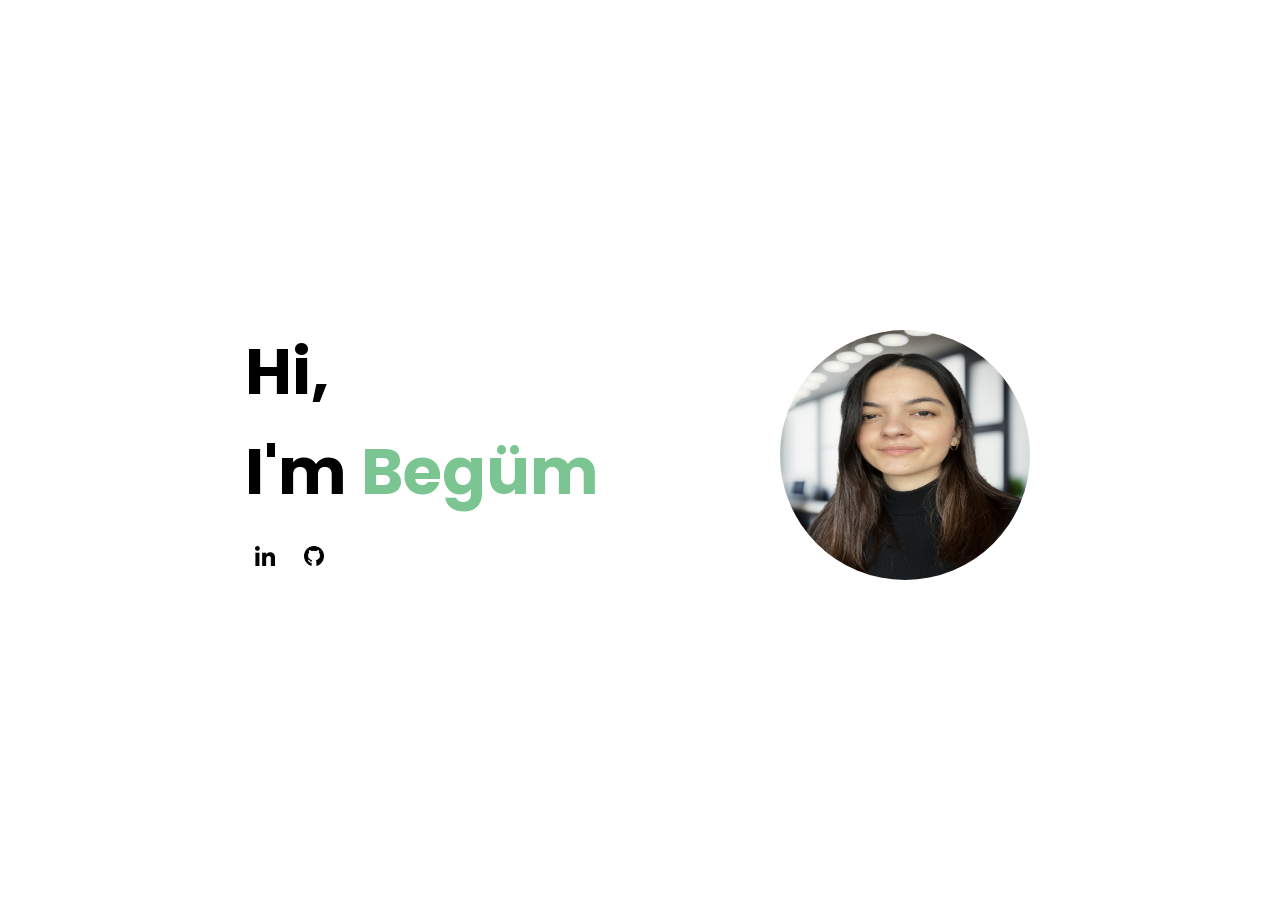
==== index.html @ 9270a704 "Update pp img source in index.html" ====
<!DOCTYPE html>
<html lang="en">
<head>
    <meta charset="UTF-8">
    <meta name="viewport" content="width=device-width, initial-scale=1.0">
    <link rel="stylesheet" href="styles.css">
    <title>Begüm Arıcı</title>
    
</head>
<body>

    <div class="content">
        <h1>Hi,</h1>
        <h1>I'm <span class="highlight">Begüm</span></h1>
        <div class="social">
            <a class="social-link linkedin" href="https://www.linkedin.com/in/begumarici/" target="_blank"><img class="social-icon" src="/images/linkedin.png" alt="LinkedIn"></a>
            <a class="social-link github" href="https://github.com/begumarici" target="_blank"><img class="social-icon" src="/images/github.png" alt="Github"></a>
            
        </div>
    </div>

    <img id="profile-photo" src="/images/2.jpeg" alt="Begüm's Photo">

    <script>
       
        document.body.onload = function() {
            document.body.classList.add("loaded");
        };
    </script>
</body>
</html>
---- styles.css ----
@import url('https://fonts.googleapis.com/css2?family=Poppins:wght@600&display=swap');

        body {
            background-color: #ffffff;
            margin: 0;
            display: flex;
            align-items: center;
            justify-content: space-between;
            height: 100vh;
            font-family: Arial, sans-serif;
        }

        .content {
            text-align: left;
            display: flex;
            flex-direction: column;
            align-items: flex-start;
            margin-left: 20px;
            margin-right: 20px;
            opacity: 0;
            transform: translateY(-50px);
            transition: opacity 1s cubic-bezier(0.4, 0, 1, 1), transform 0.7s cubic-bezier(0.4, 0, 1, 1);
        }

        h1 {
            font-size: 4em;
            font-family: 'Poppins', sans-serif;
            font: bolder;
            color: #000;
            margin-bottom: 5px;
            margin-top: 0;
            margin-left: 225px;
        }

        .highlight {
            color: #7ac592;
        }

        #profile-photo {
            width: 250px;
            height: 250px;
            border-radius: 50%;
            margin-top: 10px;
            margin-left: 10px;
            margin-right: 250px;
            opacity: 0;
            transform: translateY(-50px);
            transition: opacity 1s cubic-bezier(0.4, 0, 1, 1), transform 0.7s cubic-bezier(0.4, 0, 1, 1);
        }

        .social {
            margin-top: 20px;
            margin-bottom: 5px;
            margin-left: 225px;
        }

        .social a {
            display: inline-block;
            margin: 0 10px;
            text-decoration: none;
            color: #333;
            font-size: 1.5em;
            opacity: 0;
            transform: translateY(-50px);
            transition: opacity 1s cubic-bezier(0.4, 0, 1, 1), transform 0.7s cubic-bezier(0.4, 0, 1, 1);
        }

        .social img {
            width: 20px;
            margin-right: 5px;
            opacity: 0;
            transform: translateY(-50px);
            transition: opacity 1s cubic-bezier(0.4, 0, 1, 1), transform 0.7s cubic-bezier(0.4, 0, 1, 1);
        }

        .linkedin a {
          
            color: #0077b5; 
            opacity: 0;
            transform: translateY(-50px);
            transition: opacity 1.5s cubic-bezier(0.4, 0, 1, 1), transform 0.7s cubic-bezier(0.4, 0, 1, 1);
        }

        .github a {
           
            color: #333;
            opacity: 0;
            transform: translateY(-50px);
            transition: opacity 3s cubic-bezier(0.4, 0, 1, 1), transform 1.5s cubic-bezier(0.4, 0, 1, 1);
        }

        body.loaded .content, body.loaded #profile-photo, body.loaded .social a, body.loaded .social img, body.loaded .linkedin a, body.loaded .github a{
            opacity: 1;
            transform: translateY(0);
        }
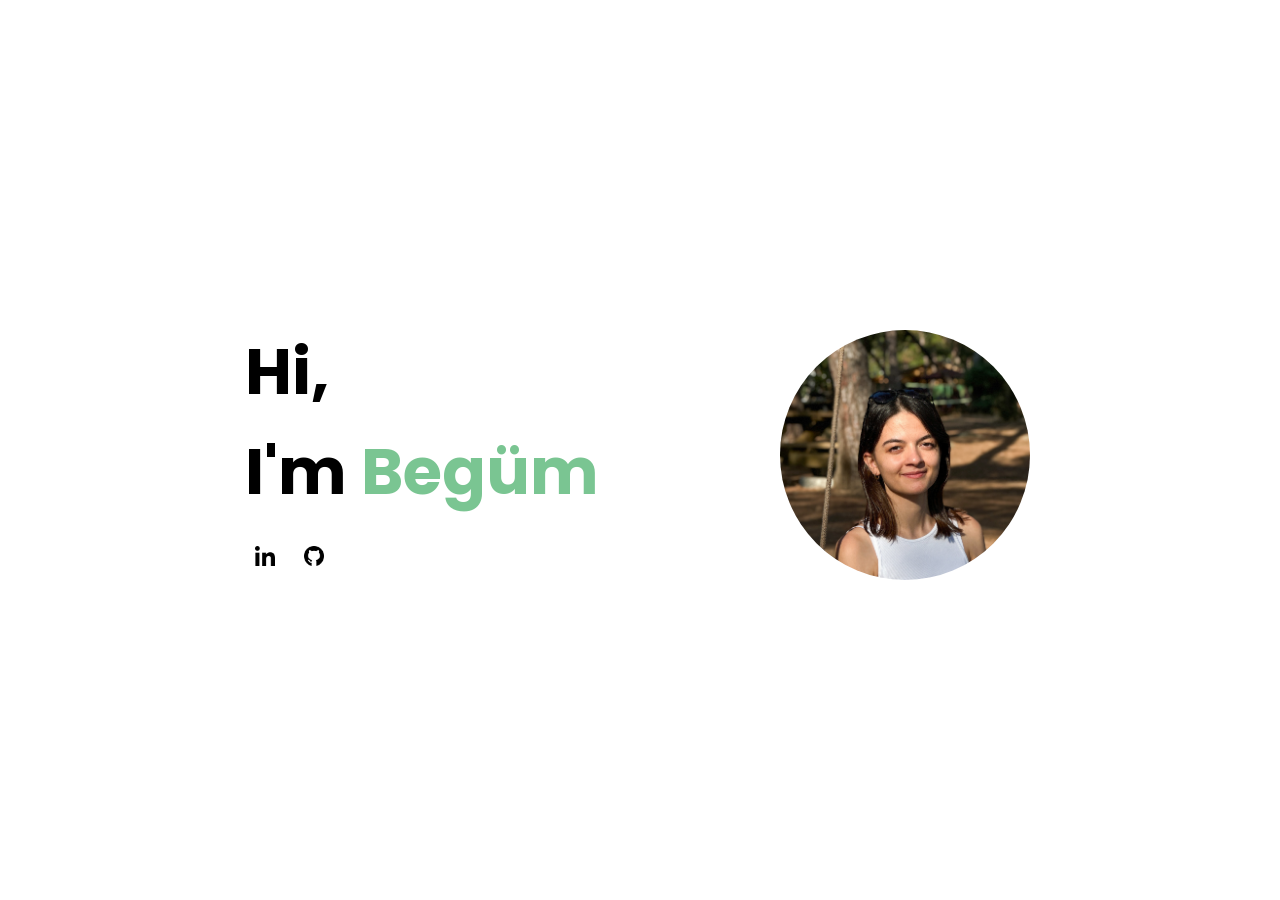
==== commit c33c5580: "Update pp img source index.html" ====
--- a/index.html
+++ b/index.html
@@ -19,7 +19,7 @@
         </div>
     </div>
 
-    <img id="profile-photo" src="/images/2.jpeg" alt="Begüm's Photo">
+    <img id="profile-photo" src="/images/IMG_3872.JPG" alt="Begüm's Photo">
 
     <script>
        
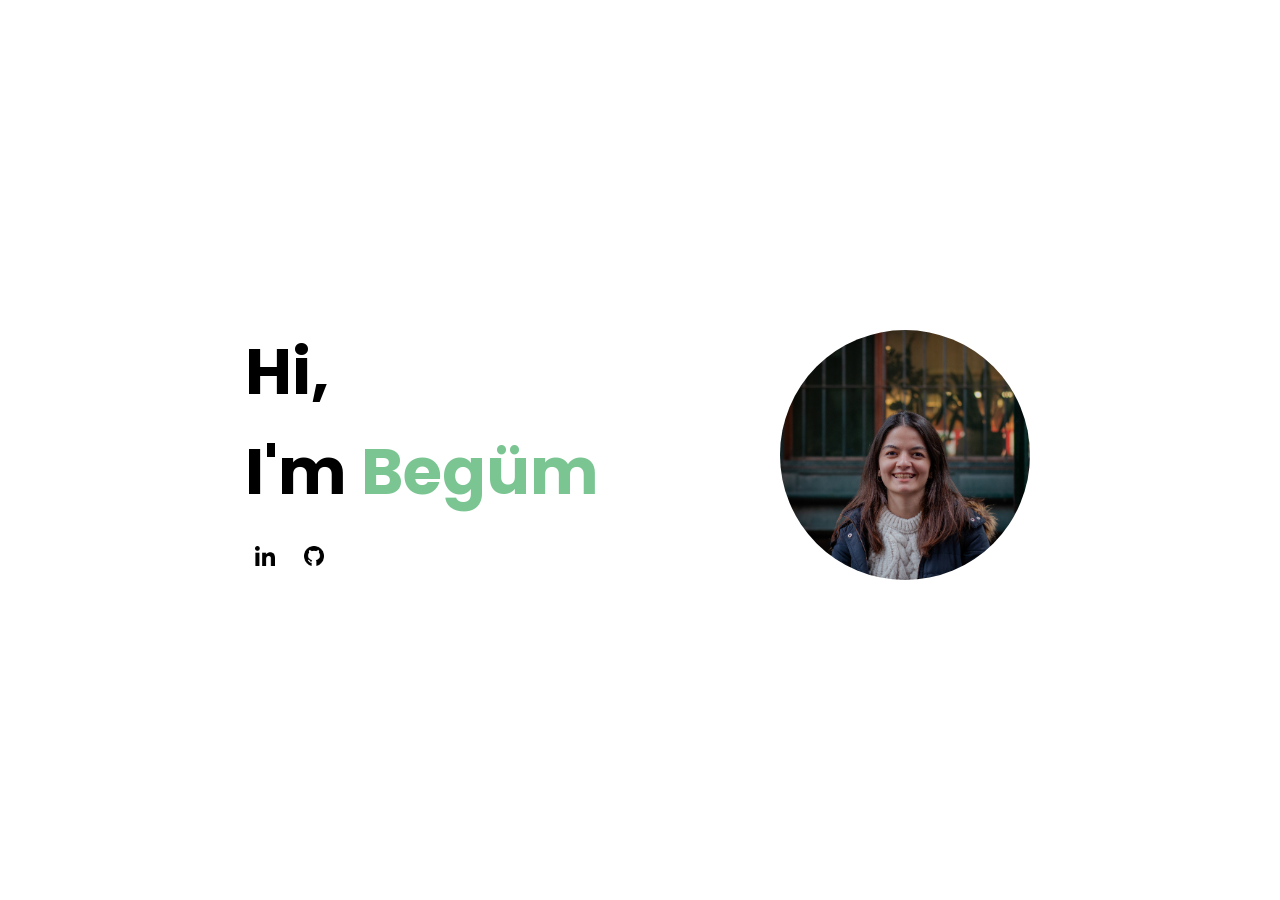
==== commit 87dc08e8: "updated profil photo" ====
--- a/index.html
+++ b/index.html
@@ -19,7 +19,7 @@
         </div>
     </div>
 
-    <img id="profile-photo" src="/images/IMG_3872.JPG" alt="Begüm's Photo">
+    <img id="profile-photo" src="/images/img2.jpg" alt="Begüm's Photo">
 
     <script>
        
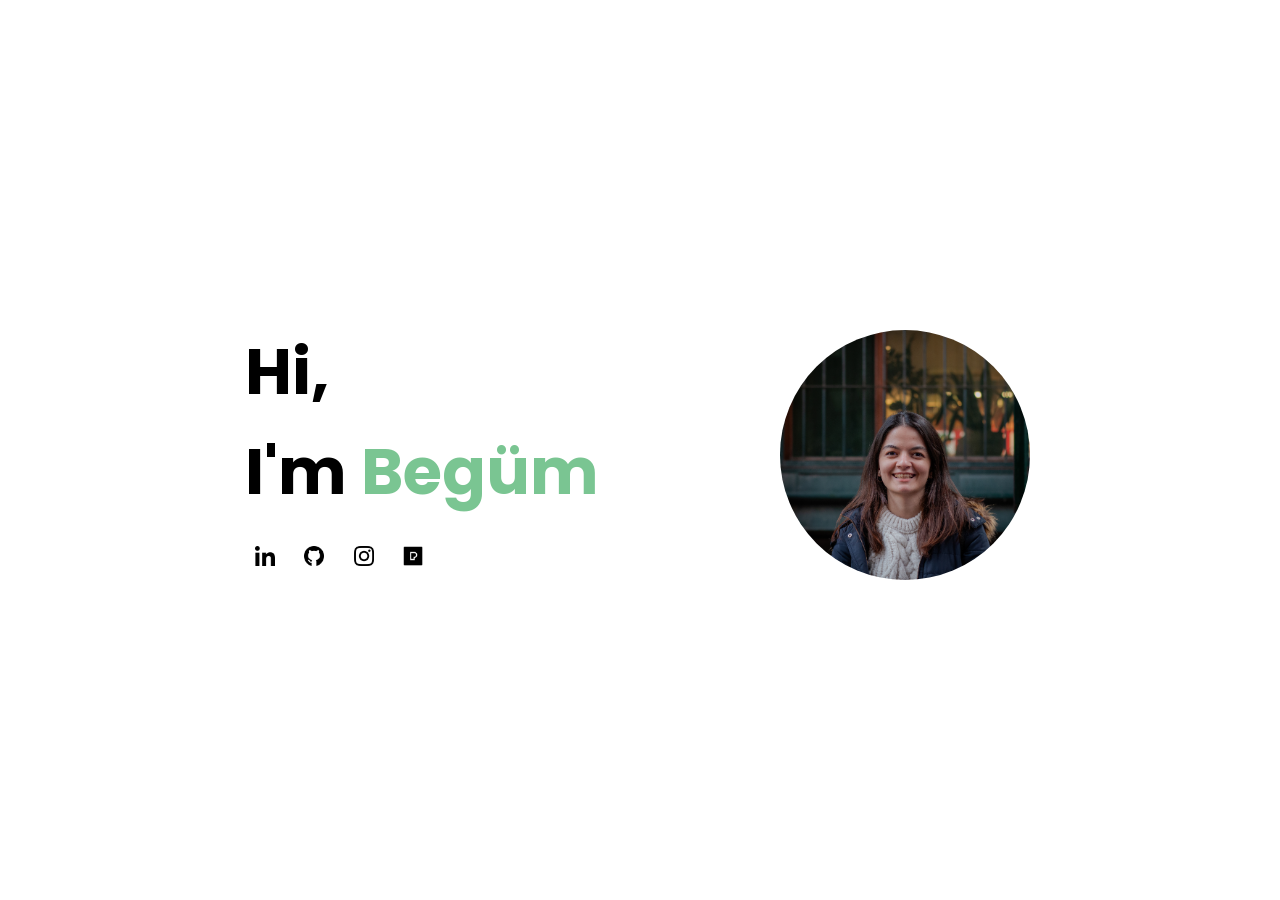
==== commit ce8b39ac: "added instagram and pexels links" ====
--- a/index.html
+++ b/index.html
@@ -15,7 +15,8 @@
         <div class="social">
             <a class="social-link linkedin" href="https://www.linkedin.com/in/begumarici/" target="_blank"><img class="social-icon" src="/images/linkedin.png" alt="LinkedIn"></a>
             <a class="social-link github" href="https://github.com/begumarici" target="_blank"><img class="social-icon" src="/images/github.png" alt="Github"></a>
-            
+            <a class="social-link instagram" href="https://www.instagram.com/begumarici/" target="_blank"><img class="social-icon" src="/images/instagram.png" alt ="Instagram"></a>
+            <a class="social-link pexels" href="https://www.pexels.com/@begum" target="_blank"><img class="social-icon" src="/images/pexels.png" alt ="Pexels"></a>
         </div>
     </div>
 
--- a/styles.css
+++ b/styles.css
@@ -90,6 +90,20 @@
             transition: opacity 3s cubic-bezier(0.4, 0, 1, 1), transform 1.5s cubic-bezier(0.4, 0, 1, 1);
         }
 
+        .instagram a {
+            color: #333;
+            opacity: 0;
+            transform: translateY(-50px);
+            transition: opacity 3s cubic-bezier(0.4, 0, 1, 1), transform 1.5s cubic-bezier(0.4, 0, 1, 1);
+        }
+
+        .pexels a {
+            color: #333;
+            opacity: 0;
+            transform: translateY(-50px);
+            transition: opacity 3s cubic-bezier(0.4, 0, 1, 1), transform 1.5s cubic-bezier(0.4, 0, 1, 1);
+        }
+        
         body.loaded .content, body.loaded #profile-photo, body.loaded .social a, body.loaded .social img, body.loaded .linkedin a, body.loaded .github a{
             opacity: 1;
             transform: translateY(0);
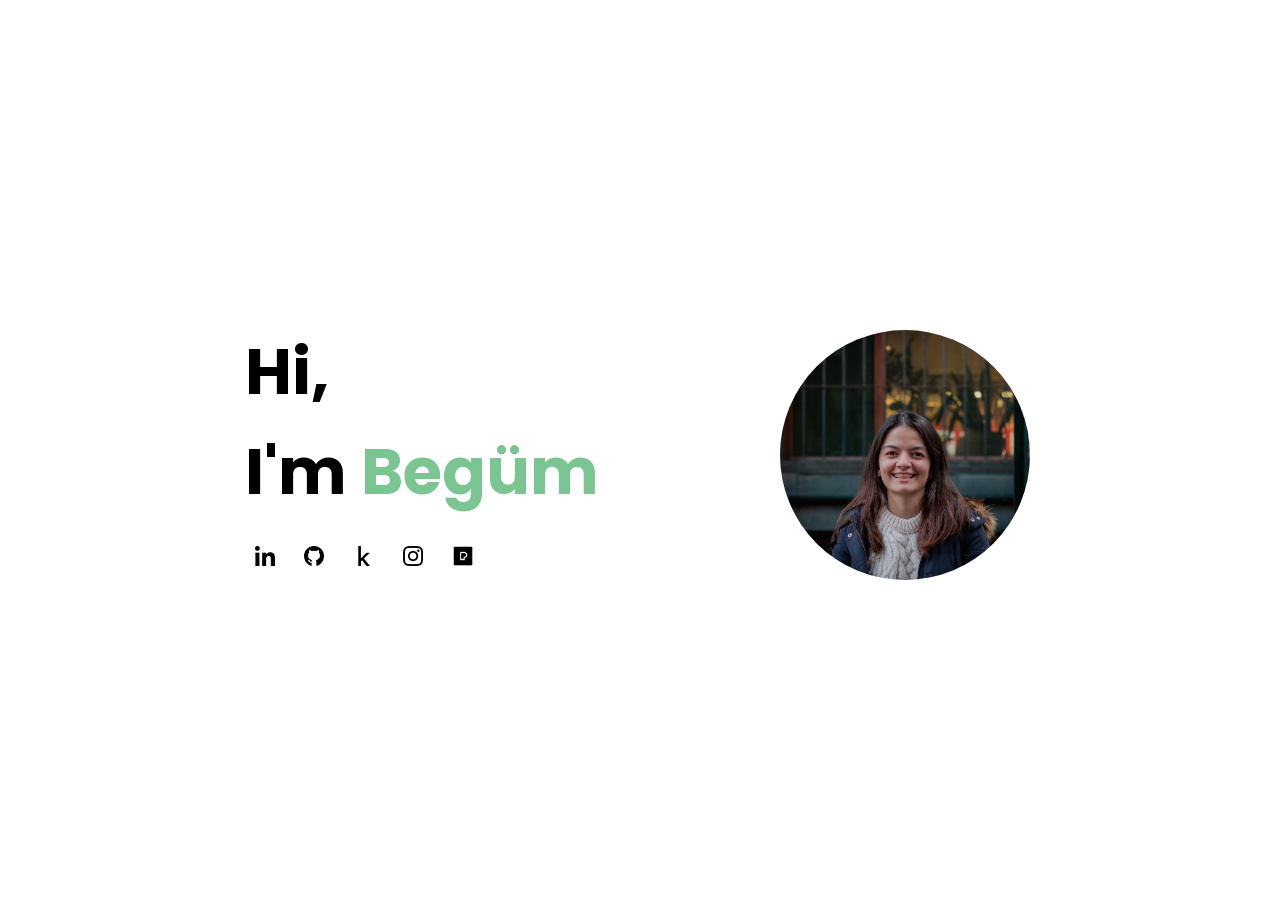
==== commit 3b6627c7: "added kaggle account" ====
--- a/index.html
+++ b/index.html
@@ -15,6 +15,7 @@
         <div class="social">
             <a class="social-link linkedin" href="https://www.linkedin.com/in/begumarici/" target="_blank"><img class="social-icon" src="/images/linkedin.png" alt="LinkedIn"></a>
             <a class="social-link github" href="https://github.com/begumarici" target="_blank"><img class="social-icon" src="/images/github.png" alt="Github"></a>
+            <a class="social-link kaggle" href="https://www.kaggle.com/begumarici" target="blank"><img class="social-icon" src="/images/kaggle.png" alt="Kaggle"></a>
             <a class="social-link instagram" href="https://www.instagram.com/begumarici/" target="_blank"><img class="social-icon" src="/images/instagram.png" alt ="Instagram"></a>
             <a class="social-link pexels" href="https://www.pexels.com/@begum" target="_blank"><img class="social-icon" src="/images/pexels.png" alt ="Pexels"></a>
         </div>
--- a/styles.css
+++ b/styles.css
@@ -90,6 +90,14 @@
             transition: opacity 3s cubic-bezier(0.4, 0, 1, 1), transform 1.5s cubic-bezier(0.4, 0, 1, 1);
         }
 
+        .kaggle a {
+           
+            color: #333;
+            opacity: 0;
+            transform: translateY(-50px);
+            transition: opacity 3s cubic-bezier(0.4, 0, 1, 1), transform 1.5s cubic-bezier(0.4, 0, 1, 1);
+        }
+
         .instagram a {
             color: #333;
             opacity: 0;
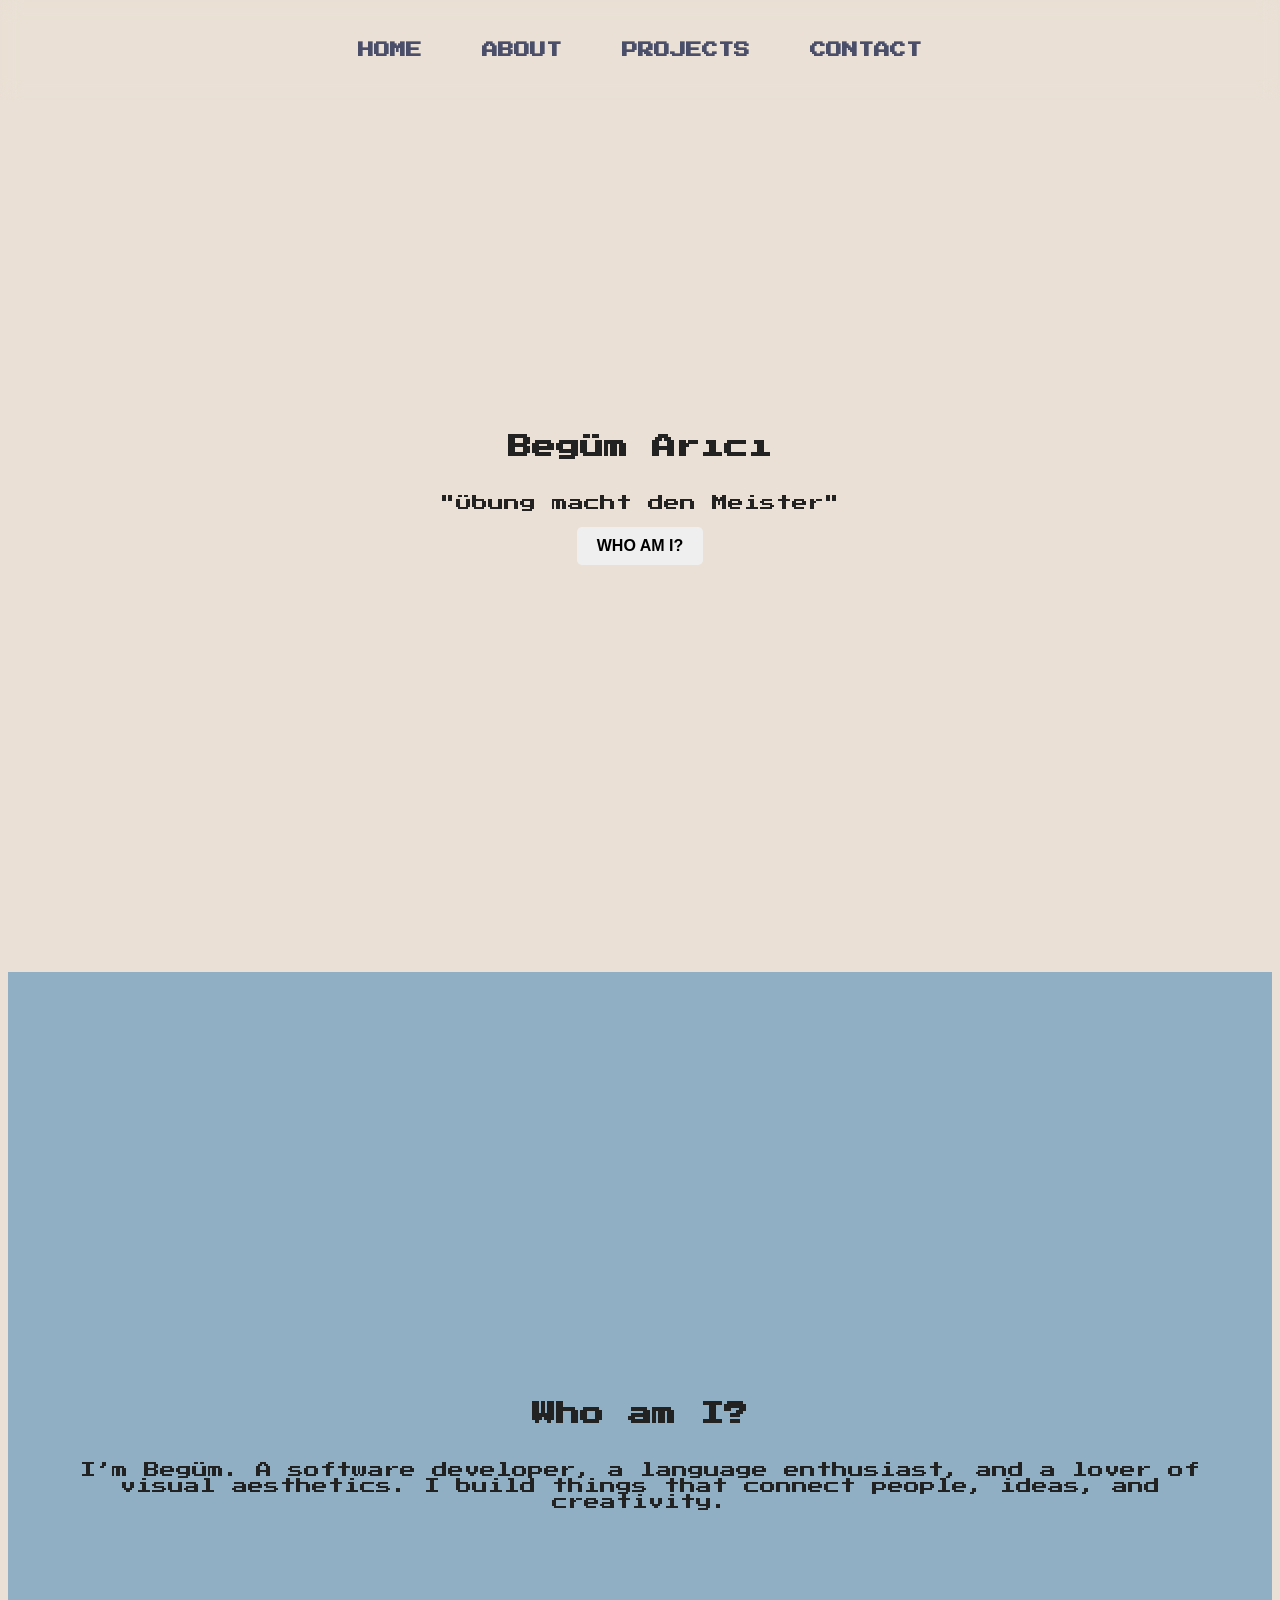
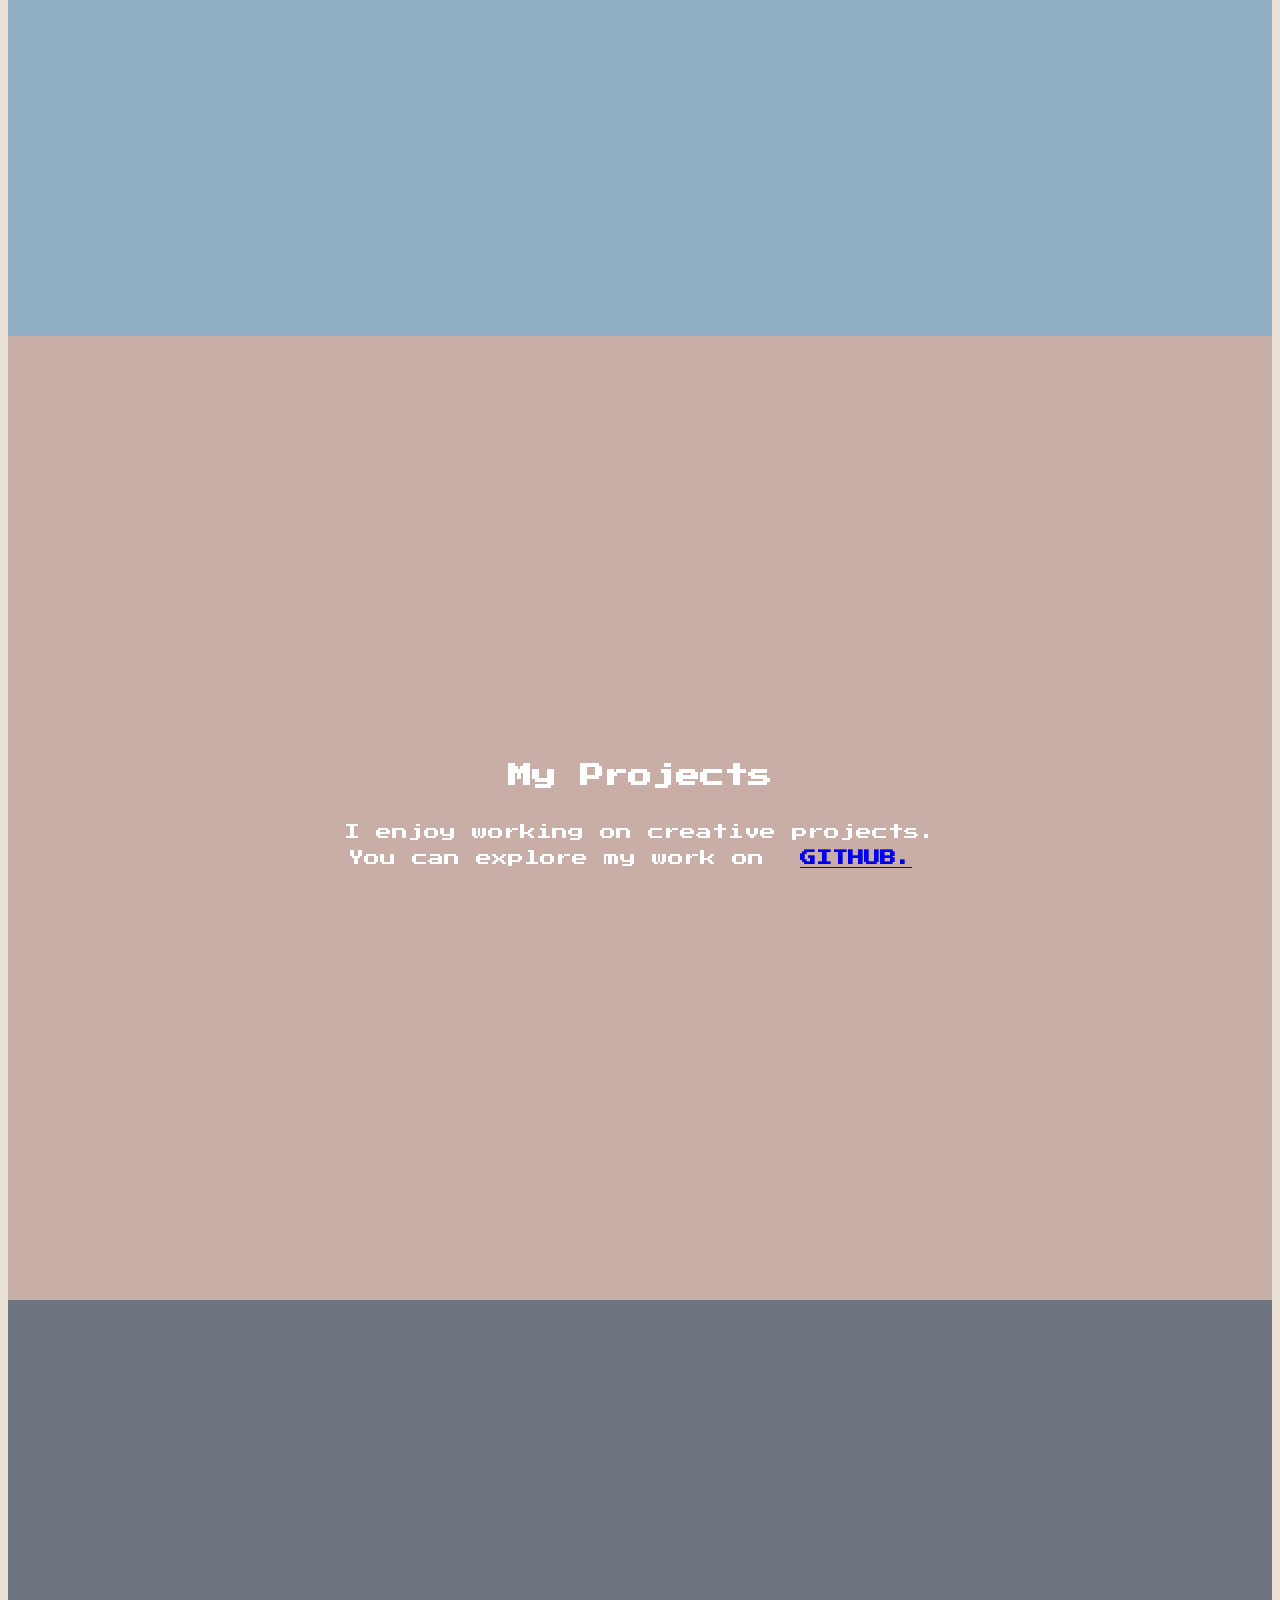
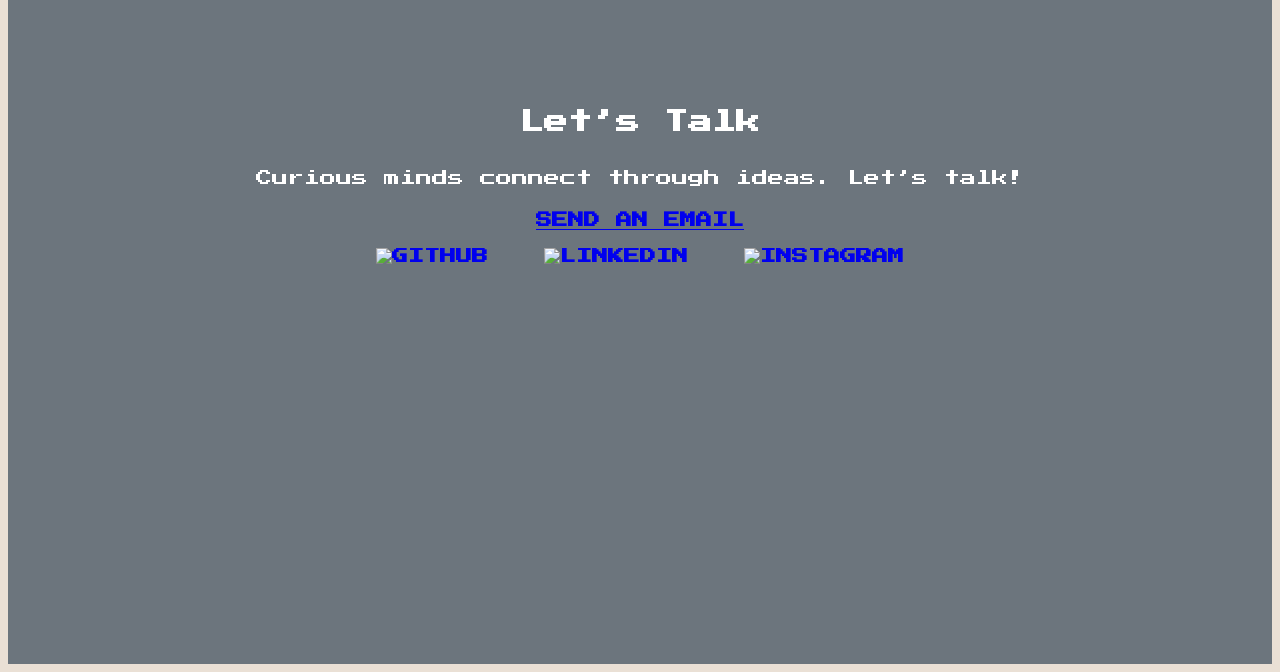
==== commit 6e7a680b: "updated project structure" ====
--- a/index.html
+++ b/index.html
@@ -3,31 +3,92 @@
 <head>
     <meta charset="UTF-8">
     <meta name="viewport" content="width=device-width, initial-scale=1.0">
-    <link rel="stylesheet" href="styles.css">
-    <title>Begüm Arıcı</title>
+    <title>Begüm | Creative Space</title>
     
+    <link href="https://fonts.googleapis.com/css2?family=Press+Start+2P&display=swap" rel="stylesheet">
+
+    <script src="https://cdn.tailwindcss.com"></script>
+    <link rel="stylesheet" href="css/styles.css">
 </head>
-<body>
+<body class="text-black">
 
-    <div class="content">
-        <h1>Hi,</h1>
-        <h1>I'm <span class="highlight">Begüm</span></h1>
-        <div class="social">
-            <a class="social-link linkedin" href="https://www.linkedin.com/in/begumarici/" target="_blank"><img class="social-icon" src="/images/linkedin.png" alt="LinkedIn"></a>
-            <a class="social-link github" href="https://github.com/begumarici" target="_blank"><img class="social-icon" src="/images/github.png" alt="Github"></a>
-            <a class="social-link kaggle" href="https://www.kaggle.com/begumarici" target="blank"><img class="social-icon" src="/images/kaggle.png" alt="Kaggle"></a>
-            <a class="social-link instagram" href="https://www.instagram.com/begumarici/" target="_blank"><img class="social-icon" src="/images/instagram.png" alt ="Instagram"></a>
-            <a class="social-link pexels" href="https://www.pexels.com/@begum" target="_blank"><img class="social-icon" src="/images/pexels.png" alt ="Pexels"></a>
-        </div>
+    <!-- Navbar -->
+    <nav class="fixed top-0 left-0 w-full bg-transparent backdrop-blur-md text-black py-4 flex justify-center z-50">
+        <ul class="flex space-x-8 text-lg">
+            <li><a href="#" onclick="smoothScroll('home')" class="hover:underline">Home</a></li>
+            <li><a href="#" onclick="smoothScroll('about')" class="hover:underline">About</a></li>
+            <li><a href="#" onclick="smoothScroll('projects')" class="hover:underline">Projects</a></li>
+            <li><a href="#" onclick="smoothScroll('contact')" class="hover:underline">Contact</a></li>
+        </ul>
+    </nav>
+
+    <!-- Home -->
+    <section id="home" class="min-h-screen flex flex-col items-center justify-center text-center">
+        <h1 class="text-6xl font-bold text-[#4A4E69] fade-in">Begüm Arıcı</h1>
+        <p class="mt-4 text-xl text-[#9A8C98] italic fade-in delay-1">
+            "Übung macht den Meister"
+        </p>
+        <button onclick="smoothScroll('about')" 
+            class="mt-6 px-8 py-3 bg-[#9A8C98] text-white rounded-full shadow-lg hover:bg-[#6C757D] transition fade-in delay-2">
+            Who am I?
+        </button>
+    </section>
+
+    <!-- About -->
+    <section id="about" class="min-h-screen flex flex-col items-center justify-center text-center">
+        <h2 class="text-5xl text-[#4A4E69] fade-in">Who am I?</h2>
+        <p class="mt-4 text-lg text-gray-700 max-w-2xl mx-auto fade-in delay-1">
+            I’m Begüm. A software developer, a language enthusiast, and a lover of visual aesthetics.  
+            I build things that connect people, ideas, and creativity. 
+        </p>
+    </section>
+
+    <!-- Projects -->
+    <section id="projects" class="min-h-screen flex flex-col items-center justify-center text-center">
+        <h2 class="text-5xl text-white fade-in">My Projects</h2>
+        <p class="mt-4 text-lg text-[#4A4E69] ">
+            I enjoy working on creative projects. <br>
+            You can explore my work on 
+            <a href="https://github.com/begumarici" target="_blank" class="text-[#2C2C54] hover:text-[#6C757D] hover:underline transition">
+                GitHub.
+            </a>
+            
+        </p>        
+    </section>
+
+<!-- Contact -->
+<section id="contact" class="min-h-screen flex flex-col items-center justify-center text-center">
+    <h2 class="text-5xl text-white fade-in">Let’s Talk</h2>
+    <p class="mt-4 text-lg text-gray-300 fade-in delay-1">
+        Curious minds connect through ideas. Let’s talk!
+    </p>
+
+    <!-- Email -->
+    <a href="mailto:aricibegum@gmail.com" 
+       class="mt-6 px-8 py-3 bg-[#EAE0D5] text-black rounded-full shadow-lg hover:bg-white transition fade-in delay-2">
+        Send an Email
+    </a>
+
+    <!-- Social Media Links -->
+    <div class="mt-6 flex space-x-6">
+        <!-- GitHub -->
+        <a href="https://github.com/begumarici" target="_blank" class="hover:opacity-80 transition">
+            <img src="https://cdn-icons-png.flaticon.com/512/25/25231.png" alt="GitHub" class="w-10 h-10">
+        </a>
+
+        <!-- LinkedIn -->
+        <a href="https://www.linkedin.com/in/begumarici" target="_blank" class="hover:opacity-80 transition">
+            <img src="https://cdn-icons-png.flaticon.com/512/61/61109.png" alt="LinkedIn" class="w-10 h-10">
+        </a>
+
+        <!-- Instagram -->
+        <a href="https://www.instagram.com/begumarici" target="_blank" class="hover:opacity-80 transition">
+            <img src="https://cdn-icons-png.flaticon.com/512/87/87390.png" alt="Instagram" class="w-10 h-10">
+        </a>
     </div>
+</section>
 
-    <img id="profile-photo" src="/images/img2.jpg" alt="Begüm's Photo">
+    <script src="js/script.js"></script>
 
-    <script>
-       
-        document.body.onload = function() {
-            document.body.classList.add("loaded");
-        };
-    </script>
 </body>
 </html>
--- a/css/styles.css
+++ b/css/styles.css
@@ -0,0 +1,129 @@
+@import url('https://fonts.googleapis.com/css2?family=Press+Start+2P&display=swap');
+
+body {
+    font-family: 'Press Start 2P', cursive;
+    background-color: #EAE0D5;
+    color: #222;
+    text-align: center;
+}
+
+/* Navbar */
+nav {
+    position: fixed;
+    top: 0;
+    left: 0;
+    width: 100%;
+    background: transparent;
+    backdrop-filter: blur(10px);
+    padding: 1rem 0;
+    transition: all 0.3s ease-in-out;
+    z-index: 1000;
+}
+
+nav ul {
+    display: flex;
+    justify-content: center;
+    list-style: none;
+    padding: 0;
+    gap: 20px;
+}
+
+nav ul li a {
+    text-decoration: none;
+    color: #4A4E69;
+    font-weight: bold;
+    transition: color 0.3s ease-in-out;
+}
+
+nav ul li a:hover {
+    color: #222;
+}
+
+/* Buttons */
+button, a {
+    display: inline-block;
+    padding: 10px 20px;
+    font-size: 16px;
+    font-weight: bold;
+    text-transform: uppercase;
+    border-radius: 5px;
+    border: none;
+    cursor: pointer;
+    transition: transform 0.3s ease-in-out;
+}
+
+button:hover, a:hover {
+    transform: scale(1.05);
+}
+
+/* Fade-in Animation */
+.fade-in {
+    opacity: 0;
+    transform: translateY(20px);
+    animation: fadeInUp 1s ease-in-out forwards;
+}
+
+.delay-1 { animation-delay: 0.5s; }
+.delay-2 { animation-delay: 1s; }
+
+@keyframes fadeInUp {
+    from { opacity: 0; transform: translateY(20px); }
+    to { opacity: 1; transform: translateY(0); }
+}
+
+/* 80's retro */
+.shadow-80s {
+    text-shadow: 5px 5px 0px #6a0dad, 10px 10px 0px #ffbf00;
+}
+
+/* Retro frame */
+.border-80s {
+    border: 5px solid black;
+    box-shadow: 5px 5px 0px black;
+}
+
+/* Sections */
+section {
+    min-height: 100vh;
+    display: flex;
+    flex-direction: column;
+    justify-content: center;
+    align-items: center;
+    padding: 2rem;
+}
+
+/* Home */
+#home {
+    background-color: #EAE0D5;
+}
+
+/* About */
+#about {
+    background-color: #90AFC5; 
+    color: #222;
+}
+
+/* Projects */
+#projects {
+    background-color: #C9ADA7;
+    color: white;
+}
+
+/* Contact */
+#contact {
+    background-color: #6C757D;
+    color: white;
+}
+
+/* Responsive */
+@media (max-width: 768px) {
+    nav ul {
+        flex-direction: column;
+        text-align: center;
+    }
+
+    button, a {
+        font-size: 14px;
+        padding: 8px 16px;
+    }
+}
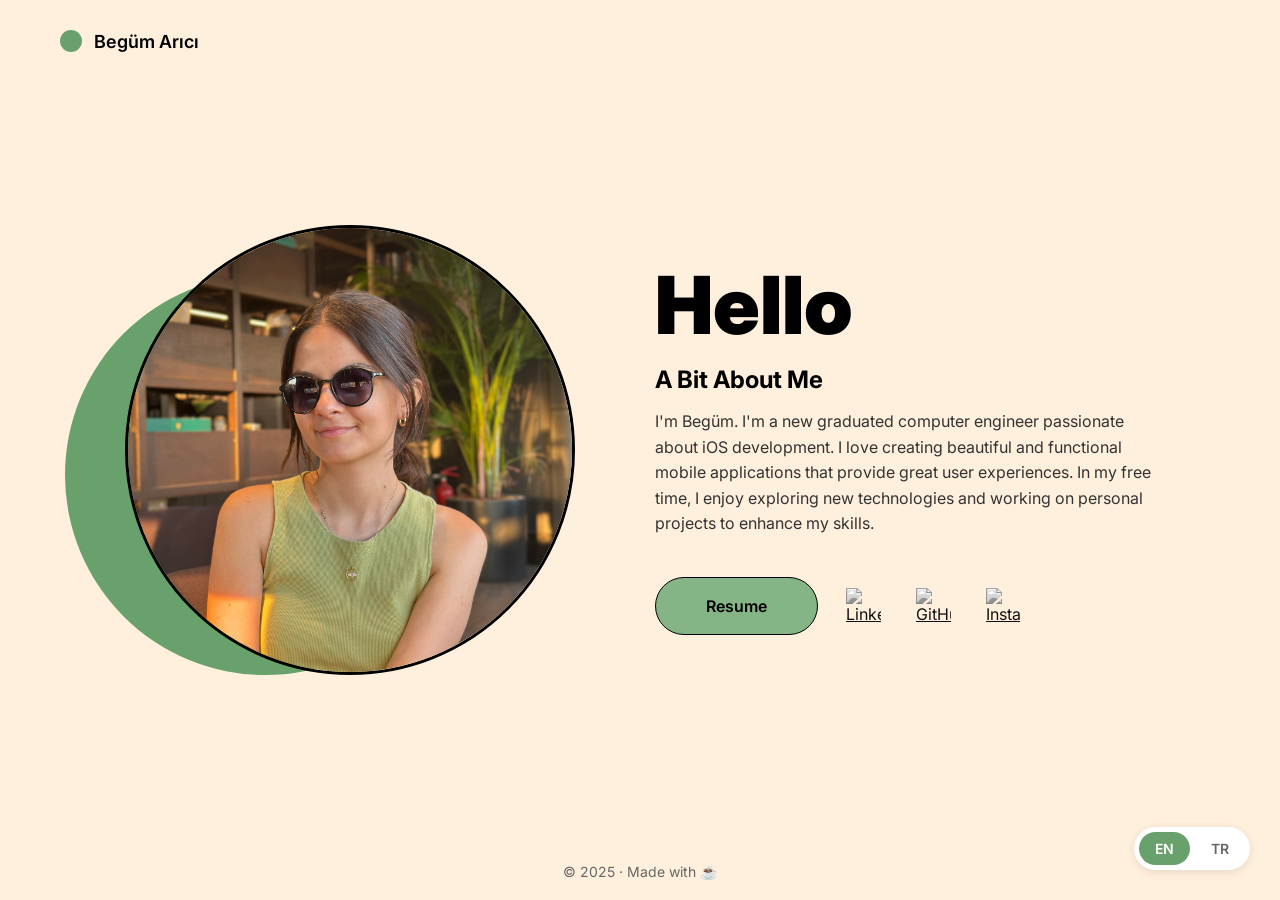
==== commit dd336471: "personal website updated" ====
--- a/index.html
+++ b/index.html
@@ -1,94 +1,63 @@
 <!DOCTYPE html>
-<html lang="en">
+<html lang="tr">
+
 <head>
     <meta charset="UTF-8">
     <meta name="viewport" content="width=device-width, initial-scale=1.0">
-    <title>Begüm | Creative Space</title>
-    
-    <link href="https://fonts.googleapis.com/css2?family=Press+Start+2P&display=swap" rel="stylesheet">
+    <title>Portfolio</title>
+    <link rel="preconnect" href="https://fonts.googleapis.com">
+    <link rel="preconnect" href="https://fonts.gstatic.com" crossorigin>
+    <link href="https://fonts.googleapis.com/css2?family=Inter:wght@400;700;900&family=Caprasimo&display=swap"
+        rel="stylesheet">
+    <link rel="stylesheet" href="/css/styles.css">
+</head>
 
-    <script src="https://cdn.tailwindcss.com"></script>
-    <link rel="stylesheet" href="css/styles.css">
-</head>
-<body class="text-black">
+<body>
+    <header>
+        <div class="logo">
+            <div class="logo-dot"></div>
+            <span>Begüm Arıcı</span>
+        </div>
+    </header>
+    <div class="container">
+        <div class="profile-wrapper">
+            <div class="decorative-circle"></div>
+            <img src="images/begum.JPG" alt="Profile" class="profile-picture">
+        </div>
 
-    <!-- Navbar -->
-    <nav class="fixed top-0 left-0 w-full bg-transparent backdrop-blur-md text-black py-4 flex justify-center z-50">
-        <ul class="flex space-x-8 text-lg">
-            <li><a href="#" onclick="smoothScroll('home')" class="hover:underline">Home</a></li>
-            <li><a href="#" onclick="smoothScroll('about')" class="hover:underline">About</a></li>
-            <li><a href="#" onclick="smoothScroll('projects')" class="hover:underline">Projects</a></li>
-            <li><a href="#" onclick="smoothScroll('contact')" class="hover:underline">Contact</a></li>
-        </ul>
-    </nav>
+        <div class="right-content">
+            <h1 class="greeting">Hello</h1>
+            <h2 class="section-title">A Bit About Me</h2>
+            <p class="description">
+                I'm Begüm. I'm a new graduated computer engineer passionate about iOS development. I love creating beautiful and
+                functional mobile applications that provide great user experiences. In my free time, I enjoy exploring
+                new technologies and working on personal projects to enhance my skills.
+            </p>
 
-    <!-- Home -->
-    <section id="home" class="min-h-screen flex flex-col items-center justify-center text-center">
-        <h1 class="text-6xl font-bold text-[#4A4E69] fade-in">Begüm Arıcı</h1>
-        <p class="mt-4 text-xl text-[#9A8C98] italic fade-in delay-1">
-            "Übung macht den Meister"
-        </p>
-        <button onclick="smoothScroll('about')" 
-            class="mt-6 px-8 py-3 bg-[#9A8C98] text-white rounded-full shadow-lg hover:bg-[#6C757D] transition fade-in delay-2">
-            Who am I?
-        </button>
-    </section>
+            <div class="buttons">
+                <a href="https://drive.google.com/file/d/1loMhmcuLIP9_qgIO8aAkrvMS6yPQ4r5-/view?usp=sharing"
+                    target="_blank" class="btn btn-resume">Resume</a>
+                <a href="https://linkedin.com/in/begumarici" target="_blank" class="social-link">
+                    <img src="https://cdn-icons-png.flaticon.com/512/174/174857.png" alt="LinkedIn">
+                </a>
+                <a href="https://github.com/begumarici" target="_blank" class="social-link">
+                    <img src="https://cdn-icons-png.flaticon.com/512/733/733553.png" alt="GitHub">
+                </a>
+                <a href="https://instagram.com/begumarici" target="_blank" class="social-link">
+                    <img src="https://cdn-icons-png.flaticon.com/512/174/174855.png" alt="Instagram">
+                </a>
+            </div>
+        </div>
+    </div>
+    <div class="lang-toggle">
+        <button class="lang-btn active" data-lang="en">EN</button>
+        <button class="lang-btn" data-lang="tr">TR</button>
+    </div>
 
-    <!-- About -->
-    <section id="about" class="min-h-screen flex flex-col items-center justify-center text-center">
-        <h2 class="text-5xl text-[#4A4E69] fade-in">Who am I?</h2>
-        <p class="mt-4 text-lg text-gray-700 max-w-2xl mx-auto fade-in delay-1">
-            I’m Begüm. A software developer, a language enthusiast, and a lover of visual aesthetics.  
-            I build things that connect people, ideas, and creativity. 
-        </p>
-    </section>
+    <footer>
+        <p>© 2025 · Made with ☕</p>
+    </footer>
+    <script src="/js/script.js"></script>
+</body>
 
-    <!-- Projects -->
-    <section id="projects" class="min-h-screen flex flex-col items-center justify-center text-center">
-        <h2 class="text-5xl text-white fade-in">My Projects</h2>
-        <p class="mt-4 text-lg text-[#4A4E69] ">
-            I enjoy working on creative projects. <br>
-            You can explore my work on 
-            <a href="https://github.com/begumarici" target="_blank" class="text-[#2C2C54] hover:text-[#6C757D] hover:underline transition">
-                GitHub.
-            </a>
-            
-        </p>        
-    </section>
-
-<!-- Contact -->
-<section id="contact" class="min-h-screen flex flex-col items-center justify-center text-center">
-    <h2 class="text-5xl text-white fade-in">Let’s Talk</h2>
-    <p class="mt-4 text-lg text-gray-300 fade-in delay-1">
-        Curious minds connect through ideas. Let’s talk!
-    </p>
-
-    <!-- Email -->
-    <a href="mailto:aricibegum@gmail.com" 
-       class="mt-6 px-8 py-3 bg-[#EAE0D5] text-black rounded-full shadow-lg hover:bg-white transition fade-in delay-2">
-        Send an Email
-    </a>
-
-    <!-- Social Media Links -->
-    <div class="mt-6 flex space-x-6">
-        <!-- GitHub -->
-        <a href="https://github.com/begumarici" target="_blank" class="hover:opacity-80 transition">
-            <img src="https://cdn-icons-png.flaticon.com/512/25/25231.png" alt="GitHub" class="w-10 h-10">
-        </a>
-
-        <!-- LinkedIn -->
-        <a href="https://www.linkedin.com/in/begumarici" target="_blank" class="hover:opacity-80 transition">
-            <img src="https://cdn-icons-png.flaticon.com/512/61/61109.png" alt="LinkedIn" class="w-10 h-10">
-        </a>
-
-        <!-- Instagram -->
-        <a href="https://www.instagram.com/begumarici" target="_blank" class="hover:opacity-80 transition">
-            <img src="https://cdn-icons-png.flaticon.com/512/87/87390.png" alt="Instagram" class="w-10 h-10">
-        </a>
-    </div>
-</section>
-
-    <script src="js/script.js"></script>
-
-</body>
-</html>
+</html>
--- a/css/styles.css
+++ b/css/styles.css
@@ -1,129 +1,300 @@
-@import url('https://fonts.googleapis.com/css2?family=Press+Start+2P&display=swap');
+* {
+    margin: 0;
+    padding: 0;
+    box-sizing: border-box;
+}
 
 body {
-    font-family: 'Press Start 2P', cursive;
-    background-color: #EAE0D5;
-    color: #222;
-    text-align: center;
-}
-
-/* Navbar */
-nav {
+    font-family: 'Inter', Arial, sans-serif;
+    background-color: #FFF0DD;
+    display: flex;
+    align-items: center;
+    justify-content: center;
+    min-height: 100vh;
+}
+
+.container {
+    display: flex;
+    align-items: center;
+    gap: 80px;
+    max-width: 1200px;
+    padding: 40px;
+}
+
+.profile-wrapper {
+    position: relative;
+    width: 450px;
+    height: 450px;
+    flex-shrink: 0;
+}
+
+.profile-picture {
+    width: 100%;
+    height: 100%;
+    border: 3px solid #000;
+    border-radius: 50%;
+    object-fit: cover;
+    position: relative;
+    z-index: 2;
+}
+
+.decorative-circle {
+    position: absolute;
+    width: 400px;
+    height: 400px;
+    background: #69a16c;
+    border-radius: 50%;
+    top: 50px;
+    left: -60px;
+    z-index: 1;
+}
+
+
+.right-content {
+    max-width: 500px;
+}
+
+.greeting {
+    font-size: 80px;
+    font-weight: 900;
+    margin-bottom: 20px;
+    line-height: 1;
+}
+
+.section-title {
+    font-size: 24px;
+    font-weight: 700;
+    margin-bottom: 15px;
+}
+
+.description {
+    font-size: 16px;
+    line-height: 1.6;
+    color: #333;
+    margin-bottom: 40px;
+}
+
+.buttons {
+    display: flex;
+    gap: 20px;
+    align-items: center;
+}
+
+.btn {
+    width: auto;
+    height: auto;
+    padding: 18px 50px;
+    border-radius: 50px;
+    border: 1px solid #000;
+    font-size: 16px;
+    font-weight: 600;
+    text-decoration: none;
+    color: #000;
+    display: flex;
+}
+
+.btn-resume {
+    background-color: #85b486;
+}
+
+.btn:hover {
+    transform: scale(1.05);
+
+}
+
+.social-link {
+    width: 50px;
+    height: 50px;
+    display: flex;
+    align-items: center;
+    justify-content: center;
+    transition: transform 0.2s;
+    flex-shrink: 0;
+}
+
+.social-link img {
+    width: 35px;
+    height: 35px;
+    filter: grayscale(100%);
+}
+
+.social-link:hover {
+    transform: scale(1.15);
+}
+
+.social-link:hover img {
+    filter: grayscale(0%);
+}
+
+header {
     position: fixed;
     top: 0;
     left: 0;
     width: 100%;
+    padding: 30px 60px;
+    z-index: 100;
+}
+
+.logo {
+    display: flex;
+    align-items: center;
+    gap: 12px;
+}
+
+.logo-dot {
+    width: 22px;
+    height: 22px;
+    background: #69a16c;
+    border-radius: 50%;
+}
+
+.logo span {
+    font-size: 18px;
+    font-weight: 600;
+}
+
+footer {
+    position: fixed;
+    bottom: 0;
+    left: 0;
+    width: 100%;
+    text-align: center;
+    padding: 20px;
+    background-color: transparent;
+    font-size: 14px;
+    color: #666;
+}
+
+.lang-toggle {
+    position: fixed;
+    bottom: 30px;
+    right: 30px;
+    display: flex;
+    gap: 5px;
+    background: white;
+    padding: 5px;
+    border-radius: 25px;
+    box-shadow: 0 2px 10px rgba(0, 0, 0, 0.1);
+    z-index: 100;
+}
+
+.lang-btn {
+    padding: 8px 16px;
+    border: none;
     background: transparent;
-    backdrop-filter: blur(10px);
-    padding: 1rem 0;
-    transition: all 0.3s ease-in-out;
-    z-index: 1000;
-}
-
-nav ul {
-    display: flex;
-    justify-content: center;
-    list-style: none;
-    padding: 0;
-    gap: 20px;
-}
-
-nav ul li a {
-    text-decoration: none;
-    color: #4A4E69;
-    font-weight: bold;
-    transition: color 0.3s ease-in-out;
-}
-
-nav ul li a:hover {
-    color: #222;
-}
-
-/* Buttons */
-button, a {
-    display: inline-block;
-    padding: 10px 20px;
-    font-size: 16px;
-    font-weight: bold;
-    text-transform: uppercase;
-    border-radius: 5px;
-    border: none;
+    font-family: 'Inter', Arial, sans-serif;
+    font-weight: 600;
+    font-size: 14px;
     cursor: pointer;
-    transition: transform 0.3s ease-in-out;
-}
-
-button:hover, a:hover {
-    transform: scale(1.05);
-}
-
-/* Fade-in Animation */
-.fade-in {
-    opacity: 0;
-    transform: translateY(20px);
-    animation: fadeInUp 1s ease-in-out forwards;
-}
-
-.delay-1 { animation-delay: 0.5s; }
-.delay-2 { animation-delay: 1s; }
-
-@keyframes fadeInUp {
-    from { opacity: 0; transform: translateY(20px); }
-    to { opacity: 1; transform: translateY(0); }
-}
-
-/* 80's retro */
-.shadow-80s {
-    text-shadow: 5px 5px 0px #6a0dad, 10px 10px 0px #ffbf00;
-}
-
-/* Retro frame */
-.border-80s {
-    border: 5px solid black;
-    box-shadow: 5px 5px 0px black;
-}
-
-/* Sections */
-section {
-    min-height: 100vh;
-    display: flex;
-    flex-direction: column;
-    justify-content: center;
-    align-items: center;
-    padding: 2rem;
-}
-
-/* Home */
-#home {
-    background-color: #EAE0D5;
-}
-
-/* About */
-#about {
-    background-color: #90AFC5; 
-    color: #222;
-}
-
-/* Projects */
-#projects {
-    background-color: #C9ADA7;
+    border-radius: 20px;
+    transition: all 0.3s ease;
+    color: #666;
+}
+
+.lang-btn.active {
+    background: #69a16c;
     color: white;
 }
 
-/* Contact */
-#contact {
-    background-color: #6C757D;
-    color: white;
-}
-
-/* Responsive */
-@media (max-width: 768px) {
-    nav ul {
+.lang-btn:hover {
+    color: #1a1a1a;
+}
+
+@media (max-width: 968px) {
+    body {
+        display: block;
+        padding: 0;
+    }
+
+    header {
+        position: relative;
+        padding: 20px 30px;
+    }
+
+    .container {
         flex-direction: column;
+        gap: 40px;
+        padding: 40px 30px;
+        align-items: center;
+    }
+
+    .profile-wrapper {
+        width: 320px;
+        height: 320px;
+    }
+
+    .decorative-circle {
+        width: 280px;
+        height: 280px;
+        top: 40px;
+        left: -30px;
+    }
+
+    .right-content {
         text-align: center;
-    }
-
-    button, a {
+        max-width: 100%;
+    }
+
+    .greeting {
+        font-size: 56px;
+    }
+
+    .section-title {
+        font-size: 22px;
+    }
+
+    .description {
+        font-size: 15px;
+    }
+
+    .buttons {
+        justify-content: center;
+        flex-wrap: wrap;
+    }
+
+    footer {
+        position: relative;
+        margin-top: 40px;
+    }
+}
+
+@media (max-width: 600px) {
+    header {
+        padding: 15px 20px;
+    }
+
+    .container {
+        padding: 30px 20px;
+        gap: 30px;
+    }
+
+    .profile-wrapper {
+        width: 260px;
+        height: 260px;
+    }
+
+    .decorative-circle {
+        width: 230px;
+        height: 230px;
+        top: 30px;
+        left: -25px;
+    }
+
+    .greeting {
+        font-size: 42px;
+    }
+
+    .section-title {
+        font-size: 20px;
+    }
+
+    .description {
         font-size: 14px;
-        padding: 8px 16px;
-    }
-}
+        line-height: 1.7;
+    }
+
+    .btn {
+        padding: 14px 35px;
+        font-size: 14px;
+    }
+}
